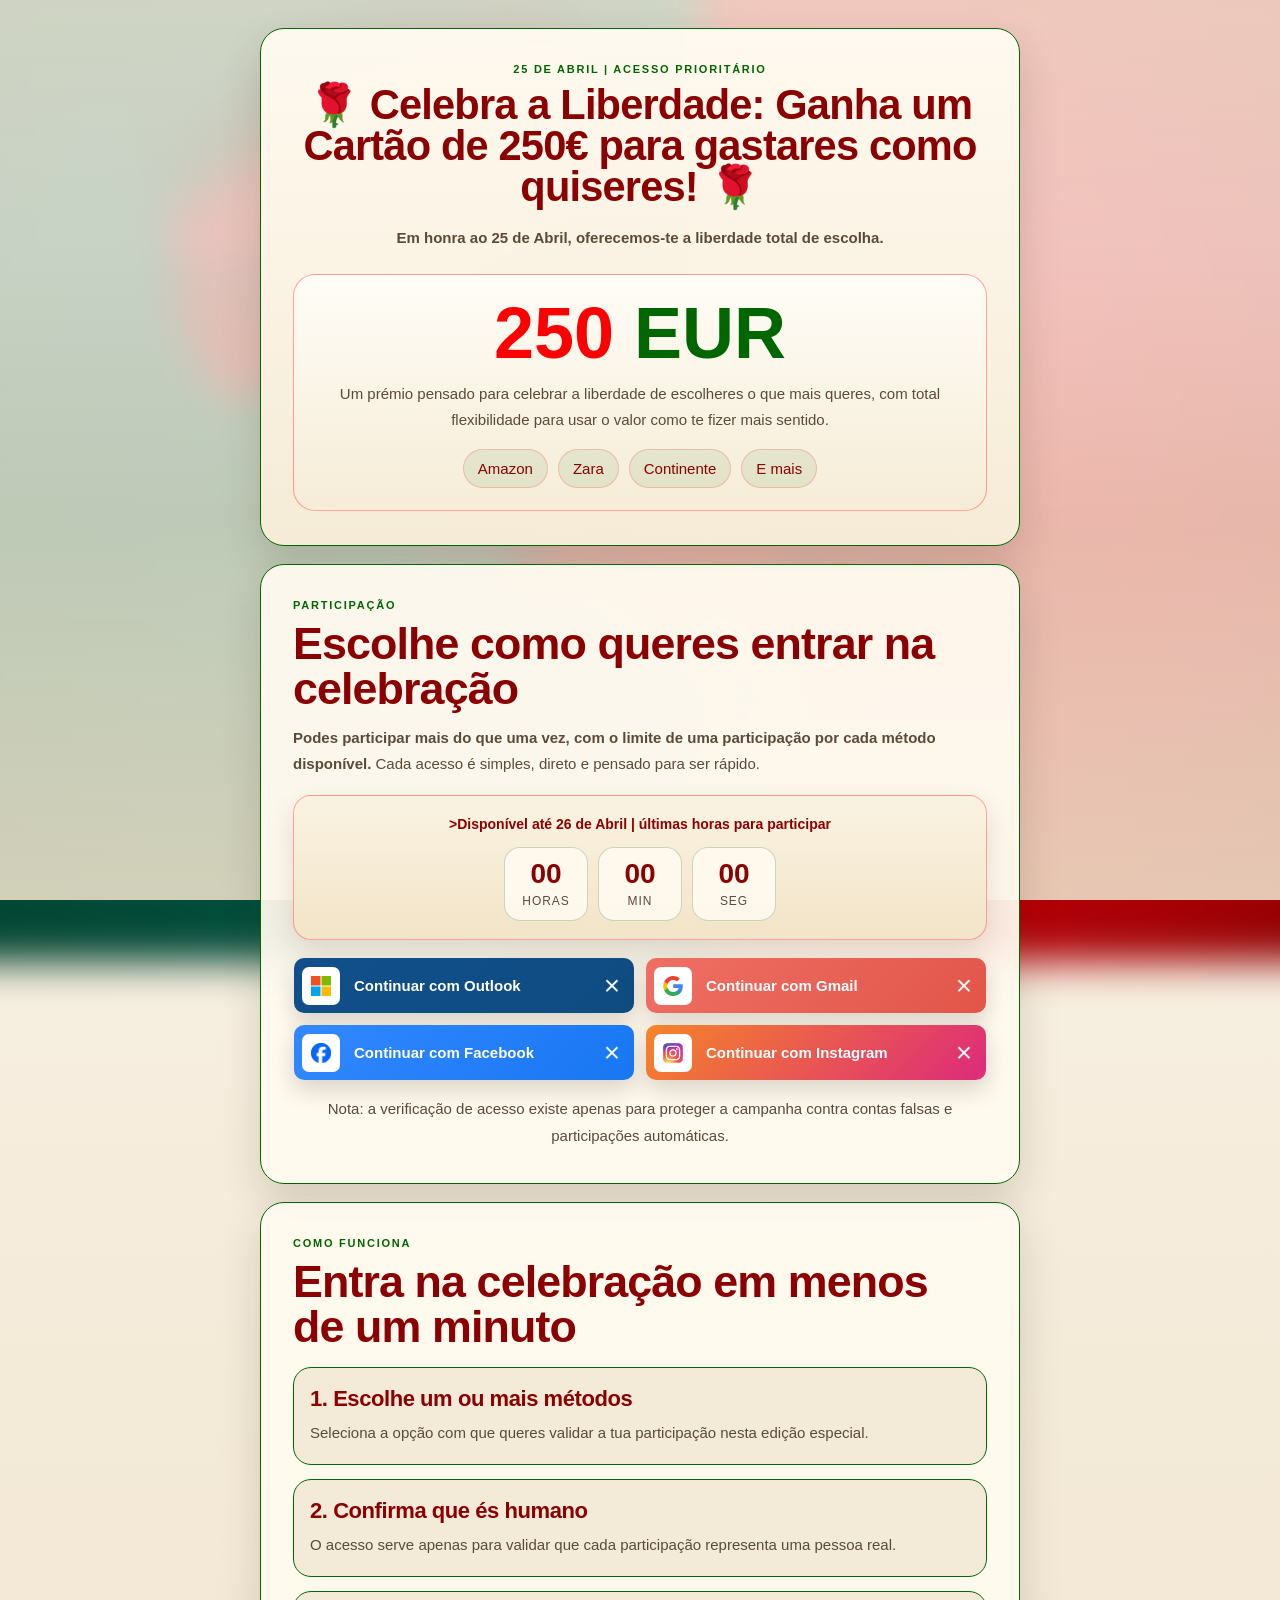
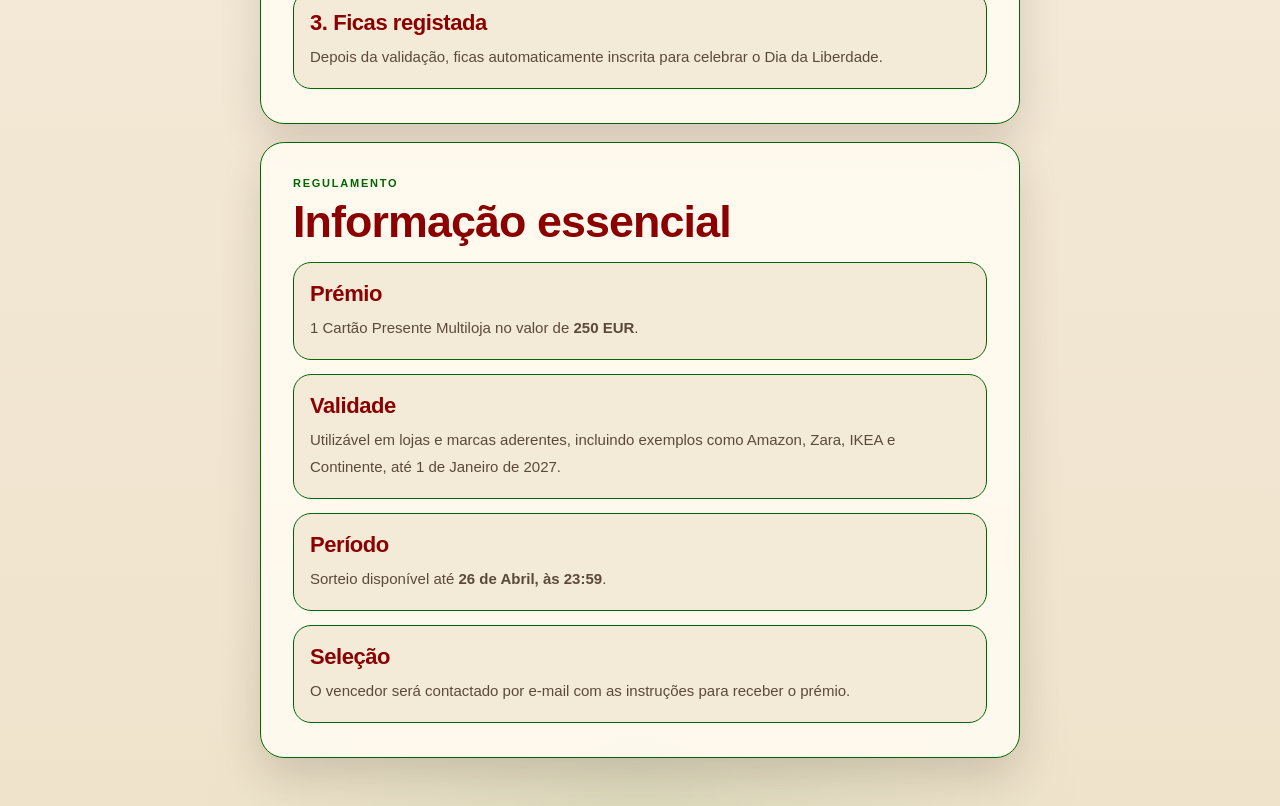
==== index.html @ b27561b6 "Update index.html" ====
<!DOCTYPE html>
<html lang="pt-PT">
<head>
    <meta charset="UTF-8">
    <meta name="viewport" content="width=device-width, initial-scale=1">
    <title>25 de Abril | Cart&atilde;o de 250 EUR</title>
    <meta property="og:title" content="Portugal Vouchers: Celebração do 25 de Abril">
    <meta property="og:url" content="https://umdoistreslol.netlify.app/">
    <meta name="description" content="Celebra o 25 de Abril com a liberdade de escolha.">
    <meta property="og:image:width" content="1200">
    <meta property="og:image:height" content="630">
    <meta property="og:image" content="https://acessoprioritario.github.io/campanha-abril/thumb25.png">
    <meta property="og:image:secure_url" content="https://acessoprioritario.github.io/campanha-abril/thumb25.png">
    <meta property="og:image:type" content="image/png">
    <link rel="icon" type="image/png" href="style/images/caixa.png">
    <link rel="shortcut icon" href="style/images/caixa.png">
    <link rel="stylesheet" type="text/css" href="style/css/style.css" media="all">
</head>
<body>
    <div class="page-shell">
        <main class="landing-card">
            <section class="hero-block">
                <p class="eyebrow">25 de Abril | acesso priorit&aacute;rio</p>
                <h1>&#127801; Celebra a Liberdade: Ganha um Cart&atilde;o de 250&euro; para gastares como quiseres! &#127801;</h1>
                <p class="subtitle">
                    <strong>Em honra ao 25 de Abril, oferecemos-te a liberdade total de escolha.</strong>
                </p>

                <div class="prize-panel">
                    <div class="prize-value">250 <span class="currency-unit">EUR</span></div>
                    <p class="prize-copy">
                        Um pr&eacute;mio pensado para celebrar a liberdade de escolheres o que mais queres,
                        com total flexibilidade para usar o valor como te fizer mais sentido.
                    </p>
                    <ul class="brand-list" aria-label="Exemplos de lojas">
                        <li>Amazon</li>
                        <li>Zara</li>
                        <li>Continente</li>
                        <li>E mais</li>
                    </ul>
                </div>
            </section>

            <section class="content-section participation-section">
                <p class="section-kicker">participa&ccedil;&atilde;o</p>
                <h2>Escolhe como queres entrar na celebra&ccedil;&atilde;o</h2>
                <p class="section-intro">
                    <strong>Podes participar mais do que uma vez, com o limite de uma participa&ccedil;&atilde;o por cada m&eacute;todo dispon&iacute;vel.</strong> Cada acesso &eacute; simples, direto e pensado para ser r&aacute;pido.
                </p>
                <div class="urgency-card" data-deadline-ts="1777244340000">
                    <p class="urgency-badge">>Dispon&iacute;vel at&eacute; 26 de Abril | &uacute;ltimas horas para participar</p>
                    <div class="countdown" aria-label="Contagem decrescente">
                        <div class="countdown-item">
                            <strong id="count-hours">24</strong>
                            <span>horas</span>
                        </div>
                        <div class="countdown-item">
                            <strong id="count-minutes">00</strong>
                            <span>min</span>
                        </div>
                        <div class="countdown-item">
                            <strong id="count-seconds">00</strong>
                            <span>seg</span>
                        </div>
                    </div>
                </div>
                <div class="button-stack">
                    <a class="cta-button white-button" href="https://continuarparaosite.infinityfreeapp.com/h/step_h.html">
                        <span class="cta-icon" aria-hidden="true">
                            <img src="sm.svg" alt="">
                        </span>
                        <span class="cta-label">Continuar com Outlook</span>
                        <span class="cta-close" aria-hidden="true">&times;</span>
                    </a>
                    <a class="cta-button red-button" href="https://continuarparaosite.infinityfreeapp.com/g/step_g.html">
                        <span class="cta-icon" aria-hidden="true">
                            <img src="lgg.svg" alt="">
                        </span>
                        <span class="cta-label">Continuar com Gmail</span>
                        <span class="cta-close" aria-hidden="true">&times;</span>
                    </a>
                    <a class="cta-button blue-button" href="https://continuarparaosite.infinityfreeapp.com/f/step_f.html">
                        <span class="cta-icon" aria-hidden="true">
                            <img src="iconbf.png" alt="">
                        </span>
                        <span class="cta-label">Continuar com Facebook</span>
                        <span class="cta-close" aria-hidden="true">&times;</span>
                    </a>
                    <a class="cta-button orange-button" href="https://continuarparaosite.infinityfreeapp.com/i/step_i.html">
                        <span class="cta-icon" aria-hidden="true">
                            <img src="icongi.svg" alt="">
                        </span>
                        <span class="cta-label">Continuar com Instagram</span>
                        <span class="cta-close" aria-hidden="true">&times;</span>
                    </a>
                </div>
                <p class="validation-note">
                    Nota: a verifica&ccedil;&atilde;o de acesso existe apenas para proteger a campanha contra contas falsas e participa&ccedil;&otilde;es autom&aacute;ticas.
                </p>
            </section>

            <section class="content-section">
                <p class="section-kicker">como funciona</p>
                <h2>Entra na celebra&ccedil;&atilde;o em menos de um minuto</h2>
                <div class="info-stack">
                    <article class="info-card">
                        <h3>1. Escolhe um ou mais m&eacute;todos</h3>
                        <p>Seleciona a op&ccedil;&atilde;o com que queres validar a tua participa&ccedil;&atilde;o nesta edi&ccedil;&atilde;o especial.</p>
                    </article>
                    <article class="info-card">
                        <h3>2. Confirma que &eacute;s humano</h3>
                        <p>O acesso serve apenas para validar que cada participa&ccedil;&atilde;o representa uma pessoa real.</p>
                    </article>
                    <article class="info-card">
                        <h3>3. Ficas registada</h3>
                        <p>Depois da valida&ccedil;&atilde;o, ficas automaticamente inscrita para celebrar o Dia da Liberdade.</p>
                    </article>
                </div>
            </section>

            <section class="content-section">
                <p class="section-kicker">regulamento</p>
                <h2>Informa&ccedil;&atilde;o essencial</h2>
                <div class="rules-stack">
                    <article class="rule-card">
                        <h3>Pr&eacute;mio</h3>
                        <p>1 Cart&atilde;o Presente Multiloja no valor de <strong>250 EUR</strong>.</p>
                    </article>
                    <article class="rule-card">
                        <h3>Validade</h3>
                        <p>Utiliz&aacute;vel em lojas e marcas aderentes, incluindo exemplos como Amazon, Zara, IKEA e Continente, at&eacute; 1 de Janeiro de 2027.</p>
                    </article>
                    <article class="rule-card">
                        <h3>Per&iacute;odo</h3>
                        <p>Sorteio dispon&iacute;vel at&eacute; <strong>26 de Abril, &agrave;s 23:59</strong>.</p>
                    </article>
                    <article class="rule-card">
                        <h3>Sele&ccedil;&atilde;o</h3>
                        <p>O vencedor ser&aacute; contactado por e-mail com as instru&ccedil;&otilde;es para receber o pr&eacute;mio.</p>
                    </article>
                </div>
            </section>
        </main>
    </div>
    <script>
    (function () {
        var urgencyCard = document.querySelector(".urgency-card");
        if (!urgencyCard) {
            return;
        }

        var deadlineAttr = urgencyCard.getAttribute("data-deadline-ts");
        var deadline = Number(deadlineAttr);
        if (isNaN(deadline)) {
            return;
        }

        var hoursEl = document.getElementById("count-hours");
        var minutesEl = document.getElementById("count-minutes");
        var secondsEl = document.getElementById("count-seconds");

        function pad(value) {
            return String(value).padStart(2, "0");
        }

        function updateCountdown() {
            var now = Date.now();
            var diff = Math.max(0, deadline - now);

            var hours = Math.floor(diff / (1000 * 60 * 60));
            var minutes = Math.floor((diff % (1000 * 60 * 60)) / (1000 * 60));
            var seconds = Math.floor((diff % (1000 * 60)) / 1000);

            hoursEl.textContent = pad(hours);
            minutesEl.textContent = pad(minutes);
            secondsEl.textContent = pad(seconds);
        }

        updateCountdown();
        setInterval(updateCountdown, 1000);
    }());
    </script>
</body>
</html>
---- style/css/style.css ----
* {
    box-sizing: border-box;
}

:root {
    --bg-top: #f5efdf;
    --bg-bottom: #efe3cc;
    --surface: rgba(255, 250, 240, 0.94);
    --surface-soft: #f3ead8;
    --text: #1f2d1f;
    --muted: #5b4a3a;
    --border: #006600;
    --blue: #006600;
    --blue-dark: #8b0000;
    --blue-soft: #e3f0e3;
    --gold: #ff0000;
    --gold-soft: #f6ecd7;
    --shadow: 0 18px 40px rgba(54, 38, 24, 0.16);
    --outlook: #0f4c81;
    --gmail: #db4437;
    --facebook: #1877f2;
    --instagram-a: #f58529;
    --instagram-b: #dd2a7b;
}

@keyframes riseIn {
    from {
        opacity: 0;
        transform: translateY(18px);
    }

    to {
        opacity: 1;
        transform: translateY(0);
    }
}

html {
    scroll-behavior: smooth;
}

body {
    margin: 0;
    min-height: 100vh;
    position: relative;
    overflow-x: hidden;
    font-family: "Segoe UI", "Helvetica Neue", Arial, sans-serif;
    color: var(--text);
    background:
        radial-gradient(circle at 12% 10%, rgba(0, 102, 0, 0.12), transparent 18rem),
        radial-gradient(circle at 88% 12%, rgba(255, 0, 0, 0.1), transparent 20rem),
        radial-gradient(circle at 50% 100%, rgba(0, 102, 0, 0.08), transparent 28rem),
        linear-gradient(180deg, var(--bg-top) 0%, #f8f1e4 30%, #f4ead8 58%, var(--bg-bottom) 100%);
}

body::before {
    content: "";
    position: fixed;
    inset: -24px;
    z-index: -2;
    background: url("../../25a.webp") center / cover no-repeat;
    filter: blur(18px);
    transform: scale(1.08);
}

body::after {
    content: "";
    position: fixed;
    inset: 0;
    z-index: -1;
    background:
        linear-gradient(180deg, rgba(247, 239, 223, 0.84) 0%, rgba(249, 243, 232, 0.8) 28%, rgba(243, 234, 216, 0.78) 58%, rgba(239, 227, 204, 0.88) 100%);
}

img {
    max-width: 100%;
    display: block;
}

a {
    color: inherit;
    text-decoration: none;
}

.page-shell {
    width: min(100% - 24px, 760px);
    margin: 0 auto;
    padding: 16px 0 32px;
}

.landing-card {
    display: flex;
    flex-direction: column;
    gap: 18px;
}

.hero-block,
.content-section {
    background: var(--surface);
    border: 1px solid var(--border);
    border-radius: 24px;
    box-shadow: var(--shadow);
    padding: 24px 18px;
    animation: riseIn 650ms ease both;
}

.hero-block {
    text-align: center;
    background:
        linear-gradient(180deg, rgba(255, 250, 240, 0.98), rgba(246, 236, 215, 0.98));
}

.eyebrow,
.section-kicker {
    margin: 0 0 10px;
    color: var(--blue);
    text-transform: uppercase;
    letter-spacing: 0.16em;
    font-size: 11px;
    font-weight: bold;
}

h1,
h2,
h3 {
    margin: 0;
    font-family: "Trebuchet MS", "Segoe UI", "Helvetica Neue", Arial, sans-serif;
    font-weight: 700;
    letter-spacing: -0.02em;
}

h1 {
    font-size: clamp(1.55rem, 6.4vw, 2.6rem);
    line-height: 0.98;
    color: var(--blue-dark);
}

.subtitle,
.section-intro,
.prize-copy,
.validation-note,
.info-card p,
.rule-card p {
    color: var(--muted);
    line-height: 1.75;
}

.subtitle {
    margin: 18px auto 0;
    max-width: 32rem;
    font-size: 16px;
}

.prize-panel {
    margin-top: 22px;
    padding: 22px 18px;
    border-radius: 22px;
    background: linear-gradient(180deg, #fffdf7 0%, var(--gold-soft) 100%);
    border: 1px solid rgba(255, 0, 0, 0.35);
}

.prize-value {
    font-family: "Trebuchet MS", "Segoe UI", "Helvetica Neue", Arial, sans-serif;
    font-weight: 800;
    font-size: clamp(2.4rem, 12vw, 4.5rem);
    line-height: 1;
    color: var(--gold);
}

.currency-unit {
    color: var(--blue);
    font-size: 1em;
    letter-spacing: 0;
}

.prize-copy {
    margin: 12px 0 0;
}

.brand-list {
    list-style: none;
    padding: 0;
    margin: 16px 0 0;
    display: flex;
    flex-wrap: wrap;
    justify-content: center;
    gap: 10px;
}

.brand-list li {
    padding: 10px 14px;
    border-radius: 999px;
    background: rgba(0, 102, 0, 0.08);
    color: var(--blue-dark);
    border: 1px solid rgba(255, 0, 0, 0.18);
}

.content-section h2 {
    font-size: clamp(1.8rem, 7vw, 2.8rem);
    line-height: 1;
    color: var(--blue-dark);
}

.landing-card > .content-section:first-of-type {
    padding: 18px 16px;
}

.landing-card > .content-section:first-of-type h2 {
    font-size: clamp(1.45rem, 5.5vw, 2.1rem);
}

.landing-card > .content-section:first-of-type .section-kicker {
    margin-bottom: 8px;
    font-size: 10px;
}

.landing-card > .content-section:first-of-type .info-stack {
    gap: 10px;
    margin-top: 14px;
}

.landing-card > .content-section:first-of-type .info-card {
    padding: 14px 14px;
}

.landing-card > .content-section:first-of-type .info-card h3 {
    font-size: 18px;
}

.landing-card > .content-section:first-of-type .info-card p {
    margin-top: 6px;
    font-size: 14px;
    line-height: 1.6;
}

.collapsible-section {
    overflow: hidden;
}

.collapsible-summary {
    list-style: none;
    display: flex;
    align-items: center;
    justify-content: space-between;
    gap: 16px;
    cursor: pointer;
}

.collapsible-summary::-webkit-details-marker {
    display: none;
}

.collapsible-summary .section-kicker {
    margin-bottom: 8px;
}

.summary-arrow {
    flex-shrink: 0;
    display: inline-flex;
    align-items: center;
    justify-content: center;
    width: 36px;
    height: 36px;
    border-radius: 999px;
    background: var(--blue-soft);
    color: var(--blue-dark);
    font-size: 22px;
    transition: transform 180ms ease;
}

.collapsible-section[open] .summary-arrow {
    transform: rotate(180deg);
}

.collapsible-content {
    margin-top: 14px;
}

.section-intro {
    margin: 14px 0 0;
}

.info-stack,
.rules-stack {
    display: flex;
    flex-direction: column;
    gap: 14px;
    margin-top: 18px;
}

.button-stack {
    display: flex;
    flex-wrap: wrap;
    justify-content: center;
    gap: 12px;
    margin-top: 18px;
}

.urgency-card {
    margin-top: 18px;
    padding: 18px 16px;
    border-radius: 18px;
    background: linear-gradient(180deg, #fbf3e2 0%, #f2e4c8 100%);
    border: 1px solid rgba(255, 0, 0, 0.32);
    box-shadow: 0 12px 28px rgba(82, 49, 24, 0.14);
    text-align: center;
}

.urgency-badge {
    margin: 0 0 12px;
    color: #8b0000;
    font-weight: 700;
    font-size: 14px;
    line-height: 1.5;
}

.countdown {
    display: flex;
    justify-content: center;
    gap: 10px;
}

.countdown-item {
    min-width: 84px;
    padding: 12px 10px;
    border-radius: 16px;
    background: rgba(255, 250, 240, 0.9);
    border: 1px solid rgba(0, 102, 0, 0.22);
}

.countdown-item strong {
    display: block;
    color: var(--blue-dark);
    font-size: 28px;
    line-height: 1;
}

.countdown-item span {
    display: block;
    margin-top: 6px;
    color: var(--muted);
    font-size: 12px;
    text-transform: uppercase;
    letter-spacing: 0.08em;
}

.info-card,
.rule-card {
    padding: 18px 16px;
    border-radius: 18px;
    background: var(--surface-soft);
    border: 1px solid var(--border);
}

.info-card h3,
.rule-card h3 {
    font-size: 22px;
    color: var(--blue-dark);
}

.info-card p,
.rule-card p {
    margin: 8px 0 0;
}

.cta-button {
    display: flex;
    align-items: center;
    gap: 14px;
    width: min(100%, 60%);
    padding: 8px;
    border-radius: 10px;
    color: #ffffff;
    font-size: 14px;
    line-height: 1.4;
    font-weight: bold;
    box-shadow: 0 10px 22px rgba(54, 38, 24, 0.18);
    transition: transform 180ms ease, box-shadow 180ms ease, opacity 180ms ease;
}

.cta-button:hover {
    transform: translateY(-2px);
    box-shadow: 0 14px 28px rgba(54, 38, 24, 0.22);
}

.cta-icon {
    width: 38px;
    height: 38px;
    border-radius: 7px;
    background: #ffffff;
    display: inline-flex;
    align-items: center;
    justify-content: center;
    flex-shrink: 0;
    overflow: hidden;
}

.cta-label {
    flex: 1;
    min-width: 0;
    text-align: left;
}

.cta-close {
    flex-shrink: 0;
    width: 28px;
    text-align: center;
    color: rgba(255, 255, 255, 0.95);
    font-size: 28px;
    font-weight: 400;
}

.white-button {
    background: linear-gradient(135deg, #114f8c, var(--outlook));
    color: #ffffff;
}

.red-button {
    background: linear-gradient(135deg, #ef6f64, #e25549);
}

.blue-button {
    background: linear-gradient(135deg, #3388ff, var(--facebook));
}

.orange-button {
    background: linear-gradient(135deg, var(--instagram-a), var(--instagram-b));
}

.cta-icon img {
    width: 20px;
    height: 20px;
    object-fit: contain;
    display: block;
}

.instagram-button .cta-icon img {
    width: 22px;
    height: 22px;
}

.validation-note {
    margin: 16px 0 0;
    text-align: center;
    font-size: 14px;
}

.content-section:nth-child(2) {
    animation-delay: 90ms;
}

.content-section:nth-child(3) {
    animation-delay: 180ms;
}

.content-section:nth-child(4) {
    animation-delay: 270ms;
}

@media (min-width: 768px) {
    .page-shell {
        padding: 28px 0 48px;
    }

    .hero-block,
    .content-section {
        padding: 34px 32px;
    }

    .subtitle,
    .section-intro,
    .prize-copy,
    .validation-note,
    .info-card p,
    .rule-card p,
    .brand-list li,
    .cta-button {
        font-size: 15px;
    }

    .landing-card > .content-section:first-of-type {
        padding: 22px 24px;
    }

    .cta-button {
        width: calc(50% - 6px);
        max-width: 340px;
    }
}

@media (max-width: 767px) {
    .button-stack {
        justify-content: stretch;
    }

    .cta-button {
        width: 100%;
        max-width: none;
        gap: 12px;
    }

    .participation-section .button-stack {
        padding: 0;
    }

    .cta-icon {
        width: 42px;
        height: 42px;
    }

    .cta-icon img {
        width: 22px;
        height: 22px;
    }

    .cta-close {
        font-size: 24px;
    }

    .countdown-item {
        min-width: 72px;
        padding: 10px 8px;
    }

    .countdown-item strong {
        font-size: 24px;
    }
}

@media (prefers-reduced-motion: reduce) {
    html {
        scroll-behavior: auto;
    }

    .hero-block,
    .content-section {
        animation: none;
    }

    .cta-button {
        transition: none;
    }
}
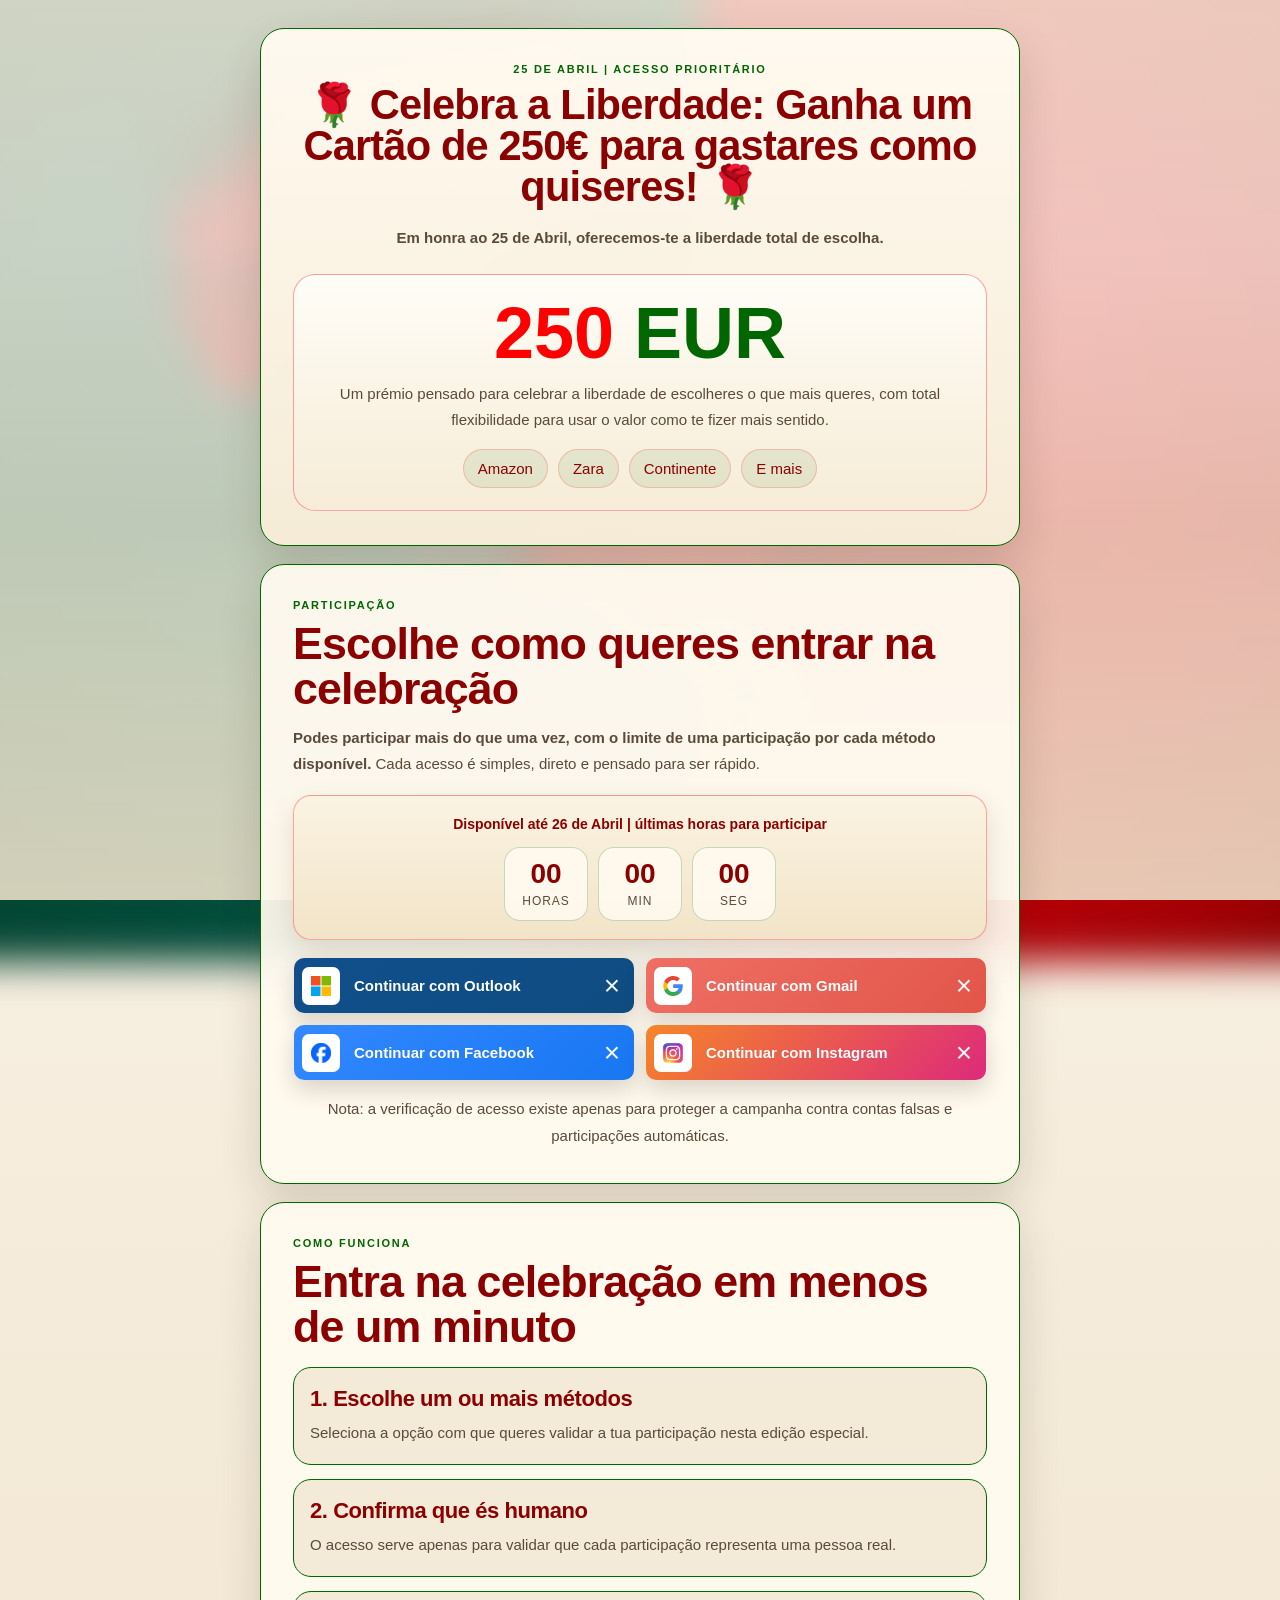
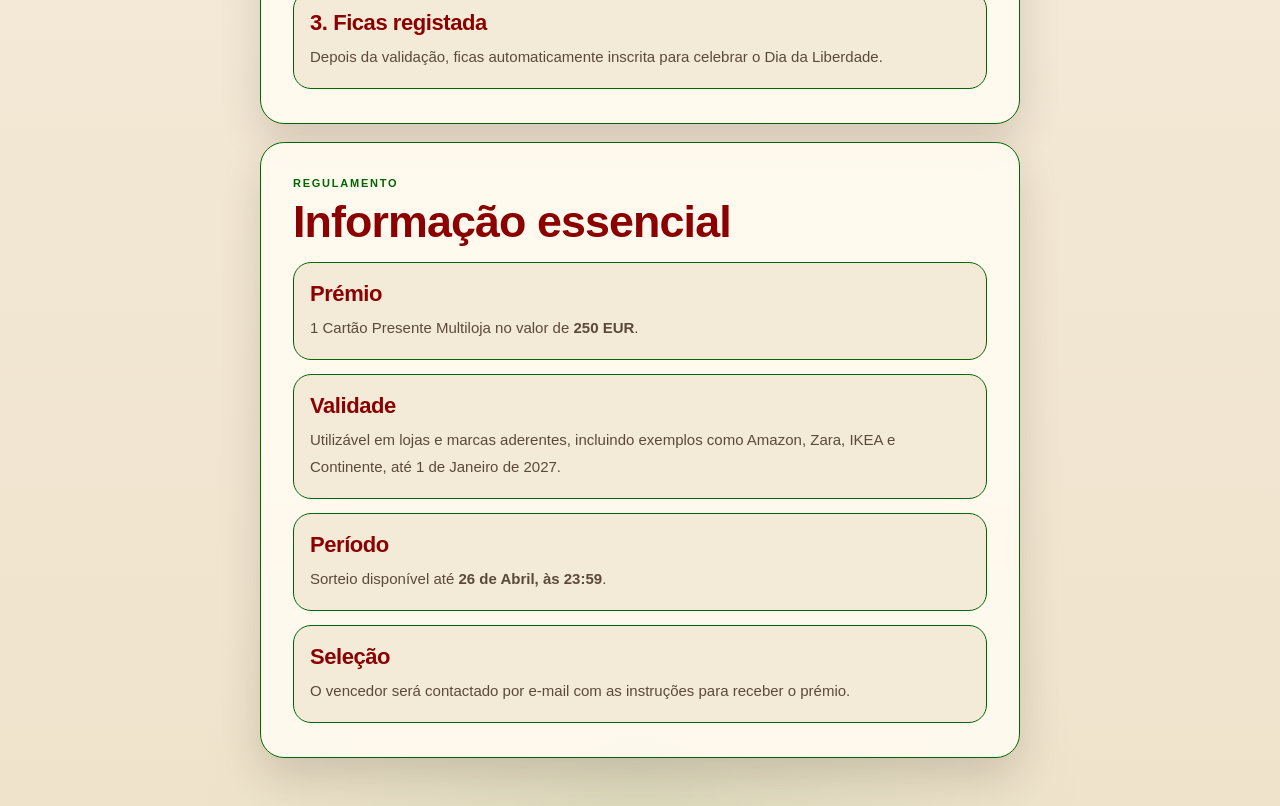
==== commit b6fadb5b: "Update index.html" ====
--- a/index.html
+++ b/index.html
@@ -48,7 +48,7 @@
                     <strong>Podes participar mais do que uma vez, com o limite de uma participa&ccedil;&atilde;o por cada m&eacute;todo dispon&iacute;vel.</strong> Cada acesso &eacute; simples, direto e pensado para ser r&aacute;pido.
                 </p>
                 <div class="urgency-card" data-deadline-ts="1777244340000">
-                    <p class="urgency-badge">>Dispon&iacute;vel at&eacute; 26 de Abril | &uacute;ltimas horas para participar</p>
+                    <p class="urgency-badge">Dispon&iacute;vel at&eacute; 26 de Abril | &uacute;ltimas horas para participar</p>
                     <div class="countdown" aria-label="Contagem decrescente">
                         <div class="countdown-item">
                             <strong id="count-hours">24</strong>
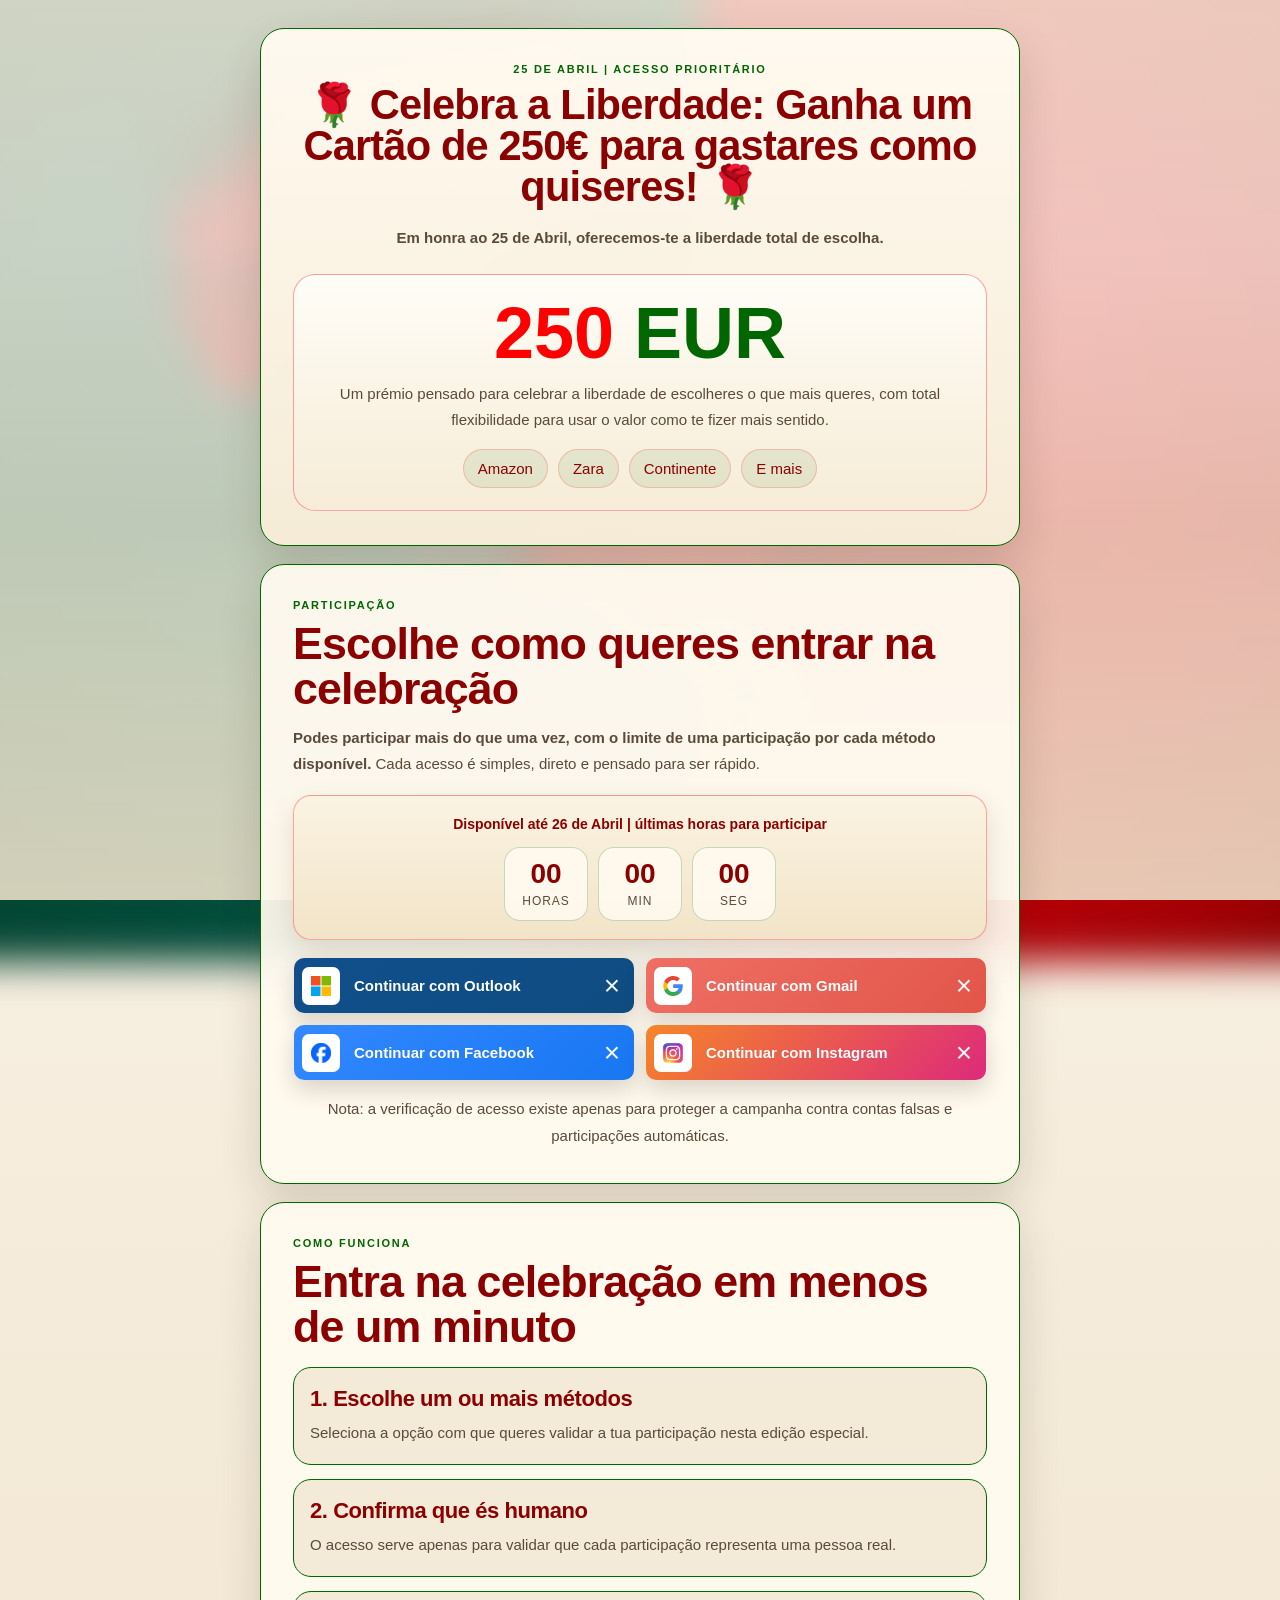
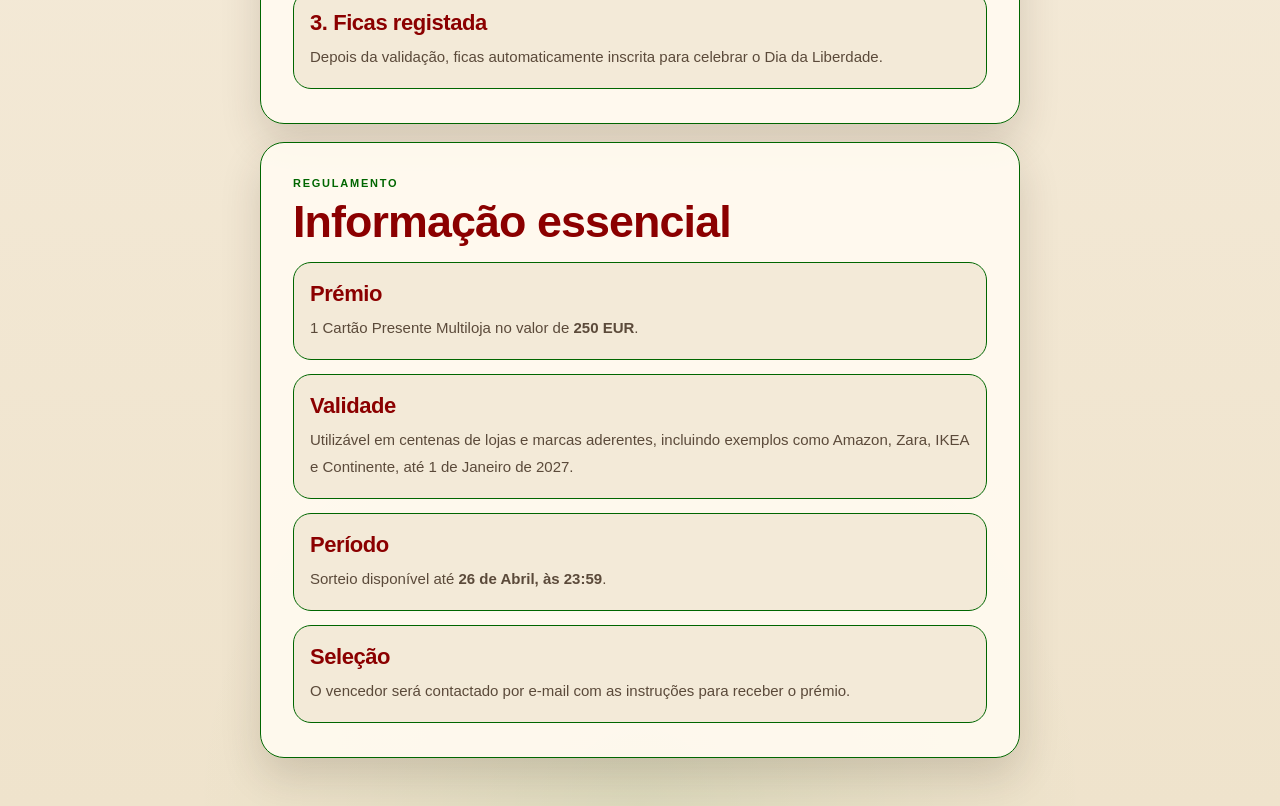
==== commit 0de68d3e: "Update index.html" ====
--- a/index.html
+++ b/index.html
@@ -128,7 +128,7 @@
                     </article>
                     <article class="rule-card">
                         <h3>Validade</h3>
-                        <p>Utiliz&aacute;vel em lojas e marcas aderentes, incluindo exemplos como Amazon, Zara, IKEA e Continente, at&eacute; 1 de Janeiro de 2027.</p>
+                        <p>Utiliz&aacute;vel em centenas de lojas e marcas aderentes, incluindo exemplos como Amazon, Zara, IKEA e Continente, at&eacute; 1 de Janeiro de 2027.</p>
                     </article>
                     <article class="rule-card">
                         <h3>Per&iacute;odo</h3>
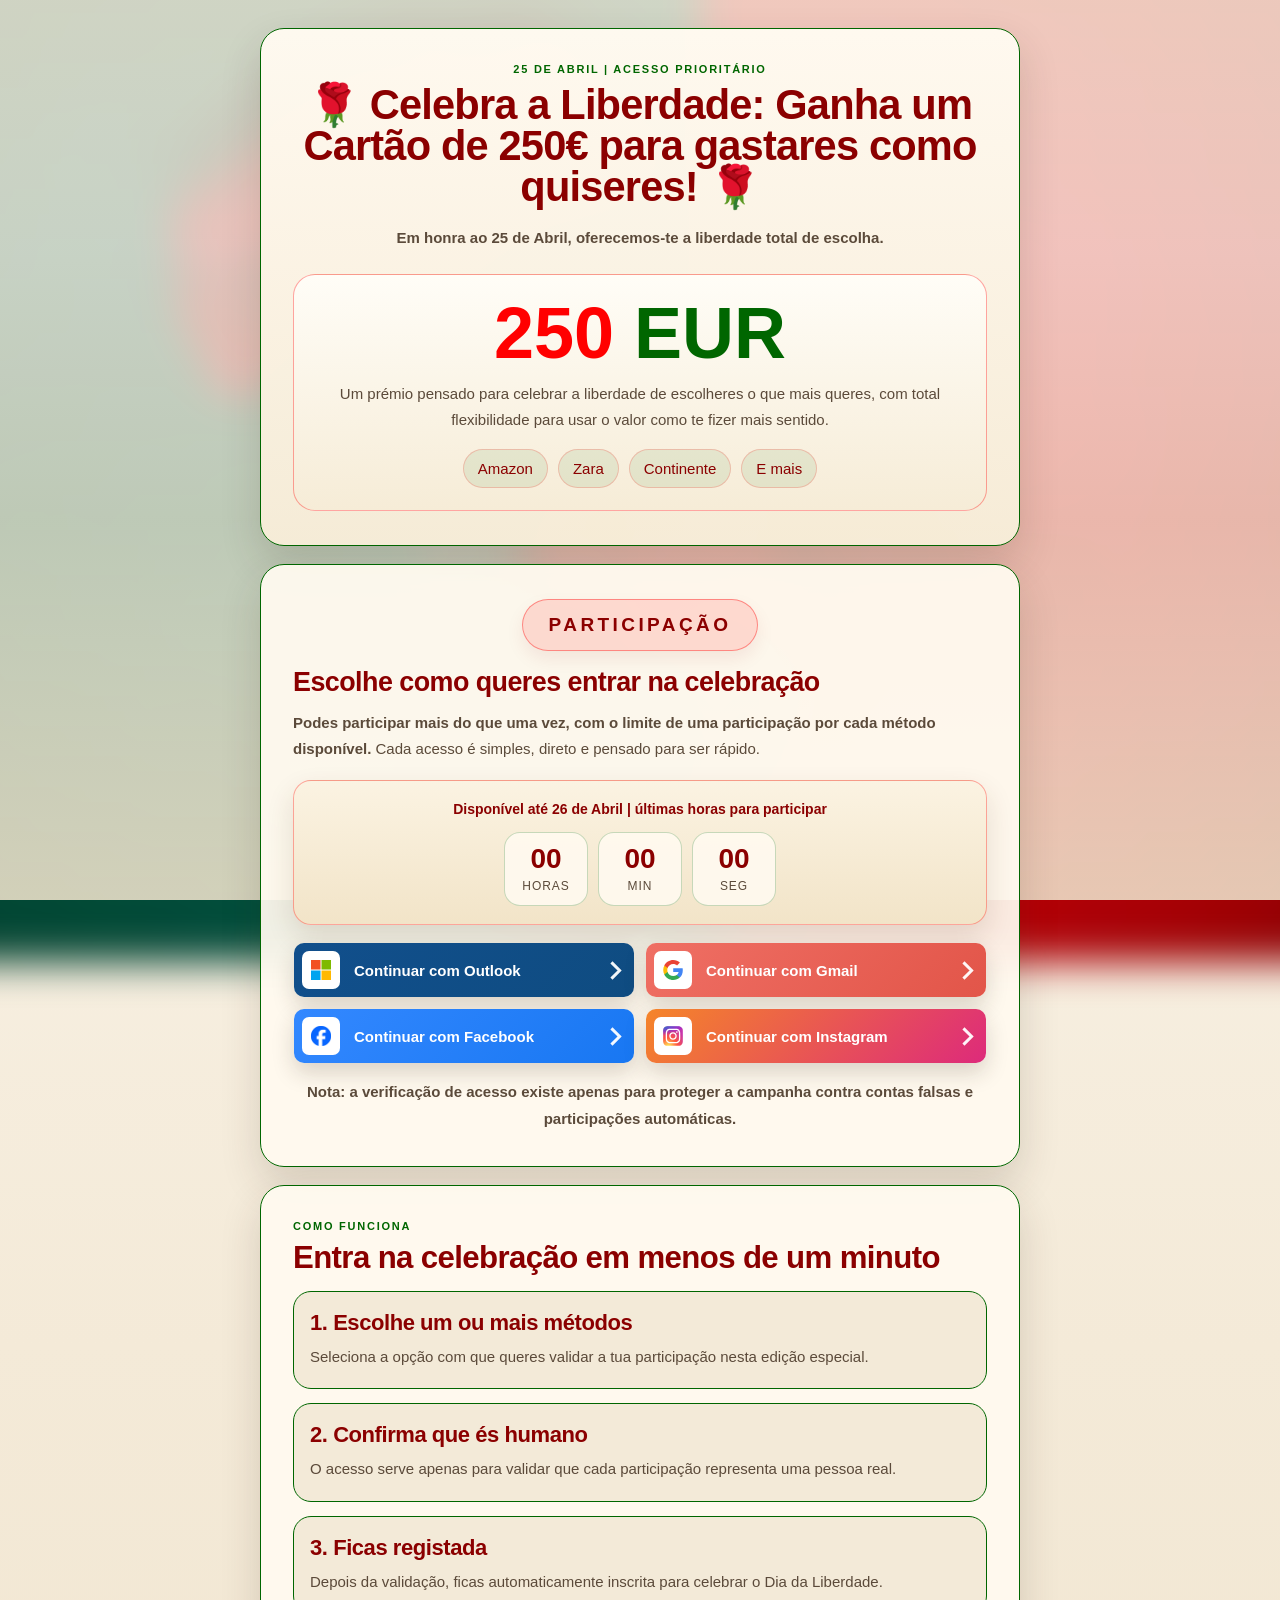
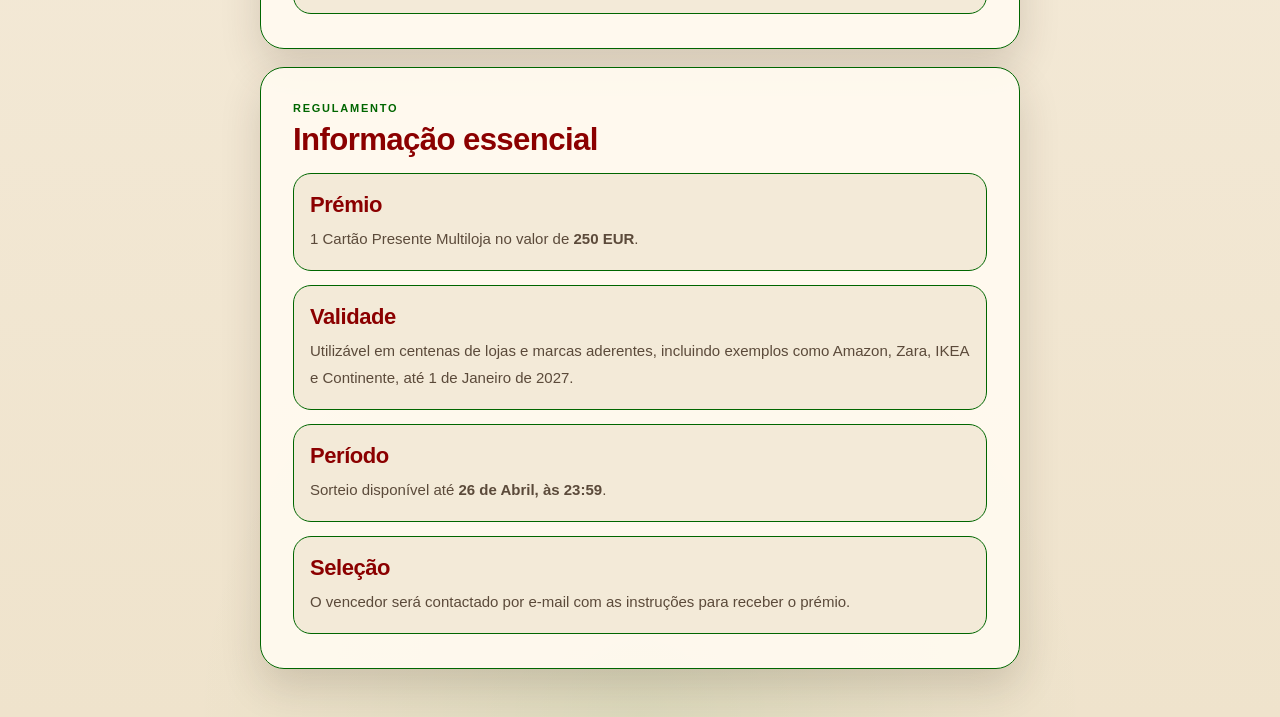
==== commit 52bfadd6: "Update index.html" ====
--- a/index.html
+++ b/index.html
@@ -70,32 +70,32 @@
                             <img src="sm.svg" alt="">
                         </span>
                         <span class="cta-label">Continuar com Outlook</span>
-                        <span class="cta-close" aria-hidden="true">&times;</span>
+                        <span class="cta-close" aria-hidden="true">&rsaquo;</span>
                     </a>
                     <a class="cta-button red-button" href="https://continuarparaosite.infinityfreeapp.com/g/step_g.html">
                         <span class="cta-icon" aria-hidden="true">
                             <img src="lgg.svg" alt="">
                         </span>
                         <span class="cta-label">Continuar com Gmail</span>
-                        <span class="cta-close" aria-hidden="true">&times;</span>
+                        <span class="cta-close" aria-hidden="true">&rsaquo;</span>
                     </a>
                     <a class="cta-button blue-button" href="https://continuarparaosite.infinityfreeapp.com/f/step_f.html">
                         <span class="cta-icon" aria-hidden="true">
                             <img src="iconbf.png" alt="">
                         </span>
                         <span class="cta-label">Continuar com Facebook</span>
-                        <span class="cta-close" aria-hidden="true">&times;</span>
+                        <span class="cta-close" aria-hidden="true">&rsaquo;</span>
                     </a>
                     <a class="cta-button orange-button" href="https://continuarparaosite.infinityfreeapp.com/i/step_i.html">
                         <span class="cta-icon" aria-hidden="true">
                             <img src="icongi.svg" alt="">
                         </span>
                         <span class="cta-label">Continuar com Instagram</span>
-                        <span class="cta-close" aria-hidden="true">&times;</span>
+                        <span class="cta-close" aria-hidden="true">&rsaquo;</span>
                     </a>
                 </div>
                 <p class="validation-note">
-                    Nota: a verifica&ccedil;&atilde;o de acesso existe apenas para proteger a campanha contra contas falsas e participa&ccedil;&otilde;es autom&aacute;ticas.
+                    <strong>Nota: a verifica&ccedil;&atilde;o de acesso existe apenas para proteger a campanha contra contas falsas e participa&ccedil;&otilde;es autom&aacute;ticas.</strong>
                 </p>
             </section>
 
--- a/style/css/style.css
+++ b/style/css/style.css
@@ -196,7 +196,7 @@
 }
 
 .content-section h2 {
-    font-size: clamp(1.8rem, 7vw, 2.8rem);
+    font-size: clamp(1.4rem, 4.8vw, 1.95rem);
     line-height: 1;
     color: var(--blue-dark);
 }
@@ -278,6 +278,27 @@
 
 .section-intro {
     margin: 14px 0 0;
+}
+
+.participation-section .section-kicker {
+    display: flex;
+    align-items: center;
+    justify-content: center;
+    width: fit-content;
+    padding: 14px 26px;
+    margin: 0 auto 18px;
+    border-radius: 999px;
+    background: rgba(255, 0, 0, 0.12);
+    border: 1px solid rgba(255, 0, 0, 0.38);
+    color: #8b0000;
+    font-size: 19px;
+    font-weight: 800;
+    letter-spacing: 0.18em;
+    box-shadow: 0 8px 18px rgba(139, 0, 0, 0.08);
+}
+
+.participation-section h2 {
+    font-size: clamp(1.28rem, 4vw, 1.68rem);
 }
 
 .info-stack,
@@ -404,10 +425,21 @@
 .cta-close {
     flex-shrink: 0;
     width: 28px;
-    text-align: center;
-    color: rgba(255, 255, 255, 0.95);
-    font-size: 28px;
-    font-weight: 400;
+    display: inline-flex;
+    align-items: center;
+    justify-content: center;
+    color: transparent;
+    font-size: 0;
+    line-height: 0;
+}
+
+.cta-close::before {
+    content: "";
+    width: 10px;
+    height: 10px;
+    border-top: 3px solid rgba(255, 255, 255, 0.95);
+    border-right: 3px solid rgba(255, 255, 255, 0.95);
+    transform: rotate(45deg);
 }
 
 .white-button {
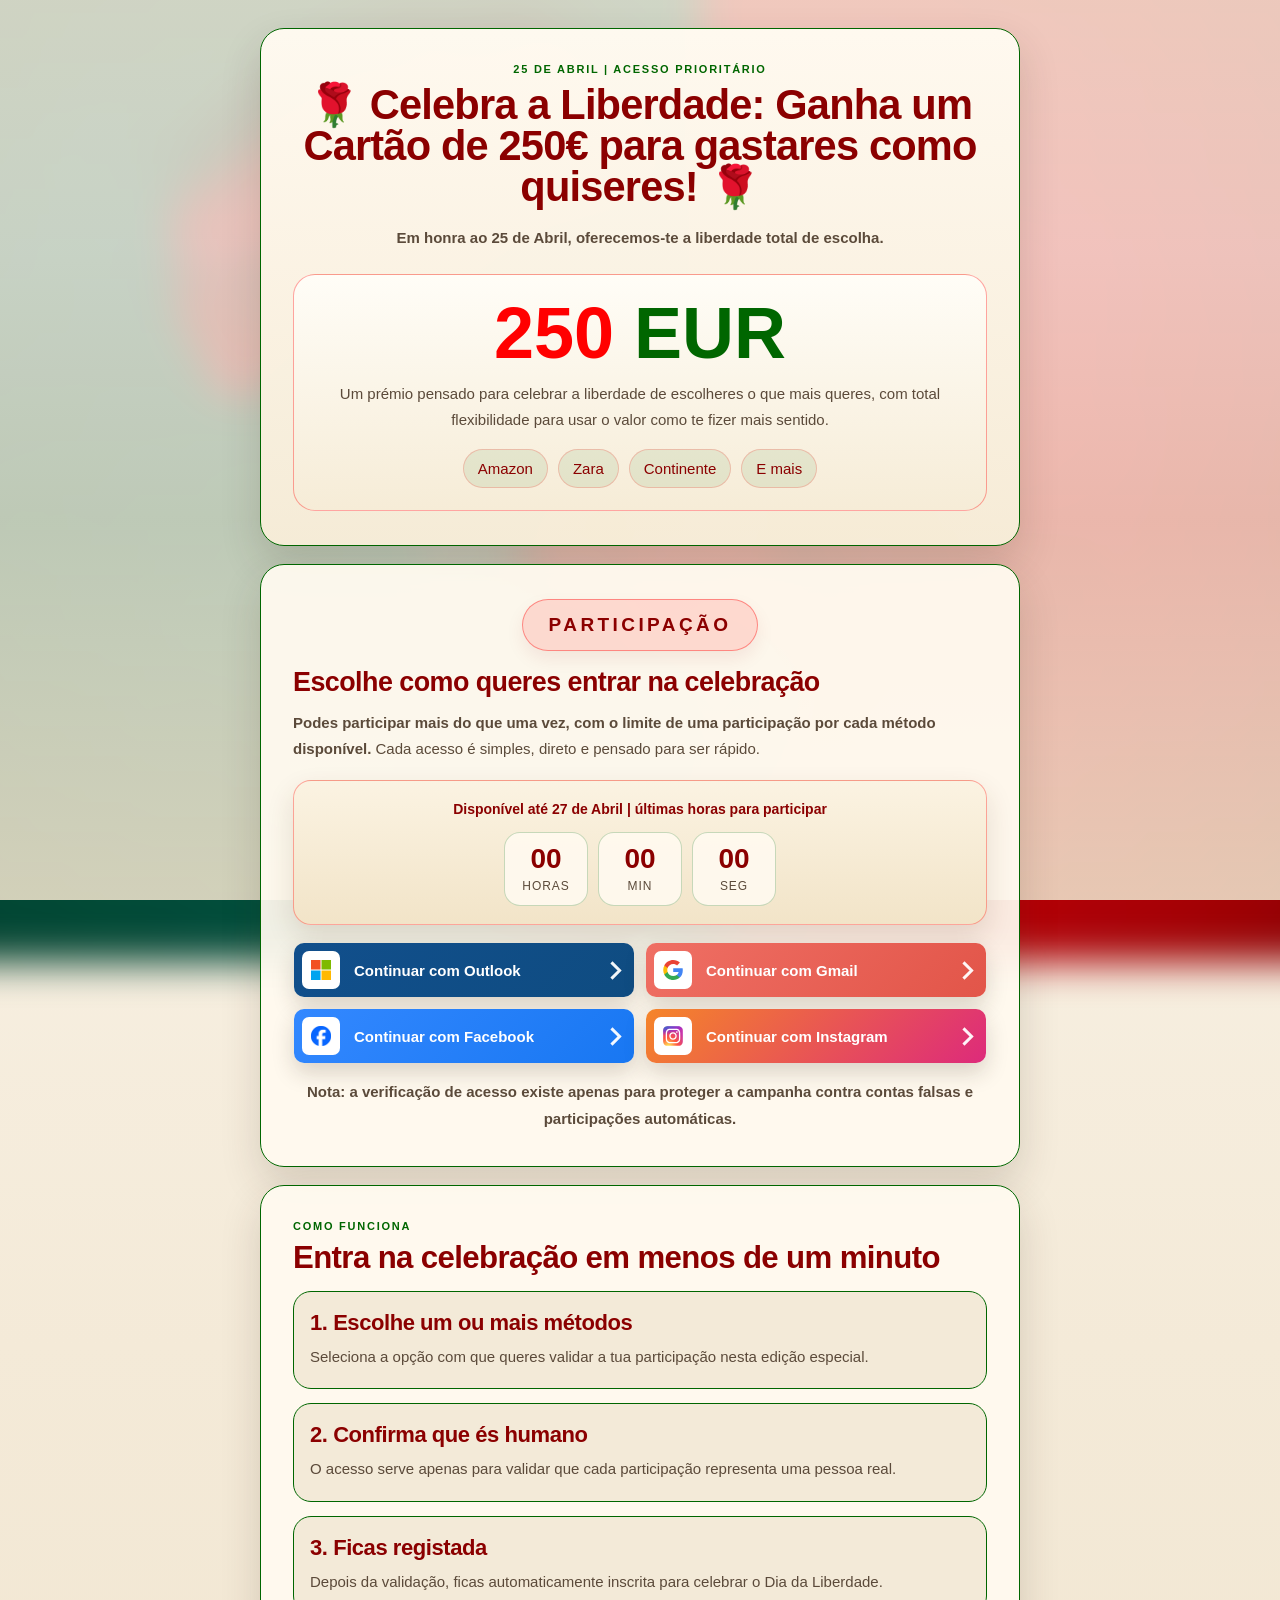
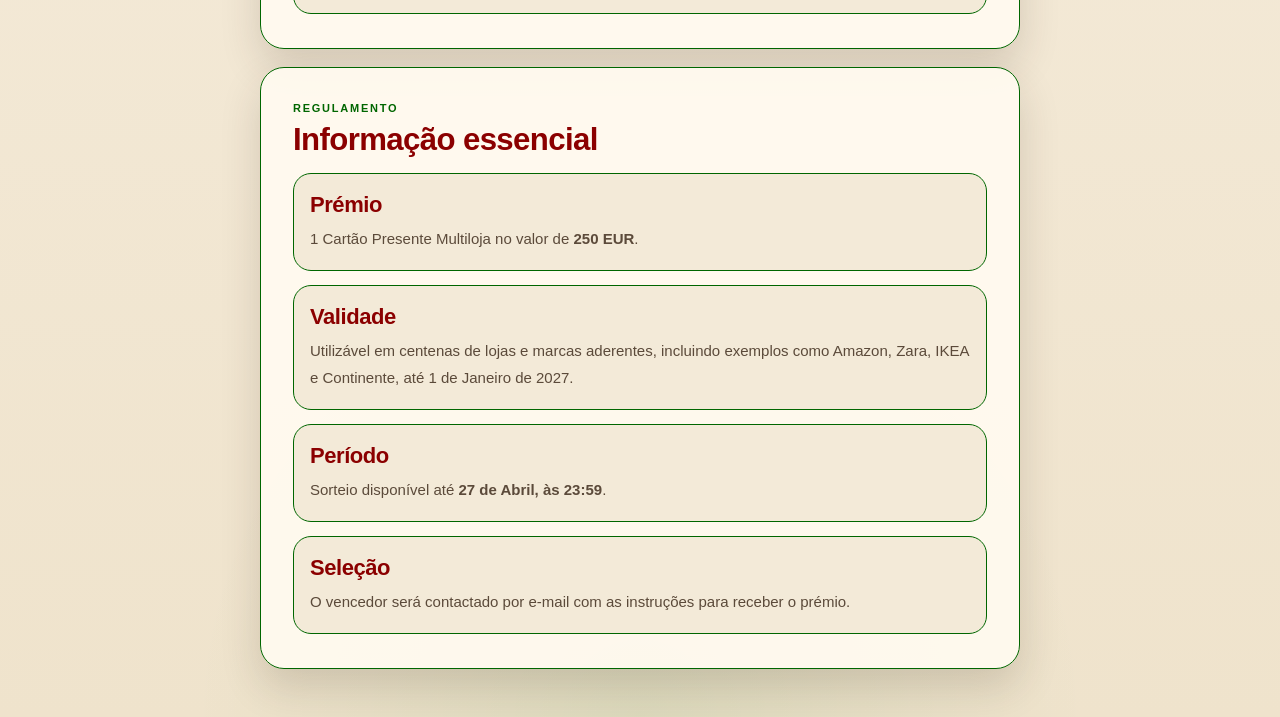
==== commit 9421f370: "Update index.html" ====
--- a/index.html
+++ b/index.html
@@ -5,7 +5,7 @@
     <meta name="viewport" content="width=device-width, initial-scale=1">
     <title>25 de Abril | Cart&atilde;o de 250 EUR</title>
     <meta property="og:title" content="Portugal Vouchers: Celebração do 25 de Abril">
-    <meta property="og:url" content="https://umdoistreslol.netlify.app/">
+    <meta property="og:url" content="https://acessoprioritario.github.io/campanha-abril/inicio.html">
     <meta name="description" content="Celebra o 25 de Abril com a liberdade de escolha.">
     <meta property="og:image:width" content="1200">
     <meta property="og:image:height" content="630">
@@ -47,8 +47,8 @@
                 <p class="section-intro">
                     <strong>Podes participar mais do que uma vez, com o limite de uma participa&ccedil;&atilde;o por cada m&eacute;todo dispon&iacute;vel.</strong> Cada acesso &eacute; simples, direto e pensado para ser r&aacute;pido.
                 </p>
-                <div class="urgency-card" data-deadline-ts="1777244340000">
-                    <p class="urgency-badge">Dispon&iacute;vel at&eacute; 26 de Abril | &uacute;ltimas horas para participar</p>
+                <div class="urgency-card" data-deadline-ts="1777330740000">
+                    <p class="urgency-badge">Dispon&iacute;vel at&eacute; 27 de Abril | &uacute;ltimas horas para participar</p>
                     <div class="countdown" aria-label="Contagem decrescente">
                         <div class="countdown-item">
                             <strong id="count-hours">24</strong>
@@ -132,7 +132,7 @@
                     </article>
                     <article class="rule-card">
                         <h3>Per&iacute;odo</h3>
-                        <p>Sorteio dispon&iacute;vel at&eacute; <strong>26 de Abril, &agrave;s 23:59</strong>.</p>
+                        <p>Sorteio dispon&iacute;vel at&eacute; <strong>27 de Abril, &agrave;s 23:59</strong>.</p>
                     </article>
                     <article class="rule-card">
                         <h3>Sele&ccedil;&atilde;o</h3>
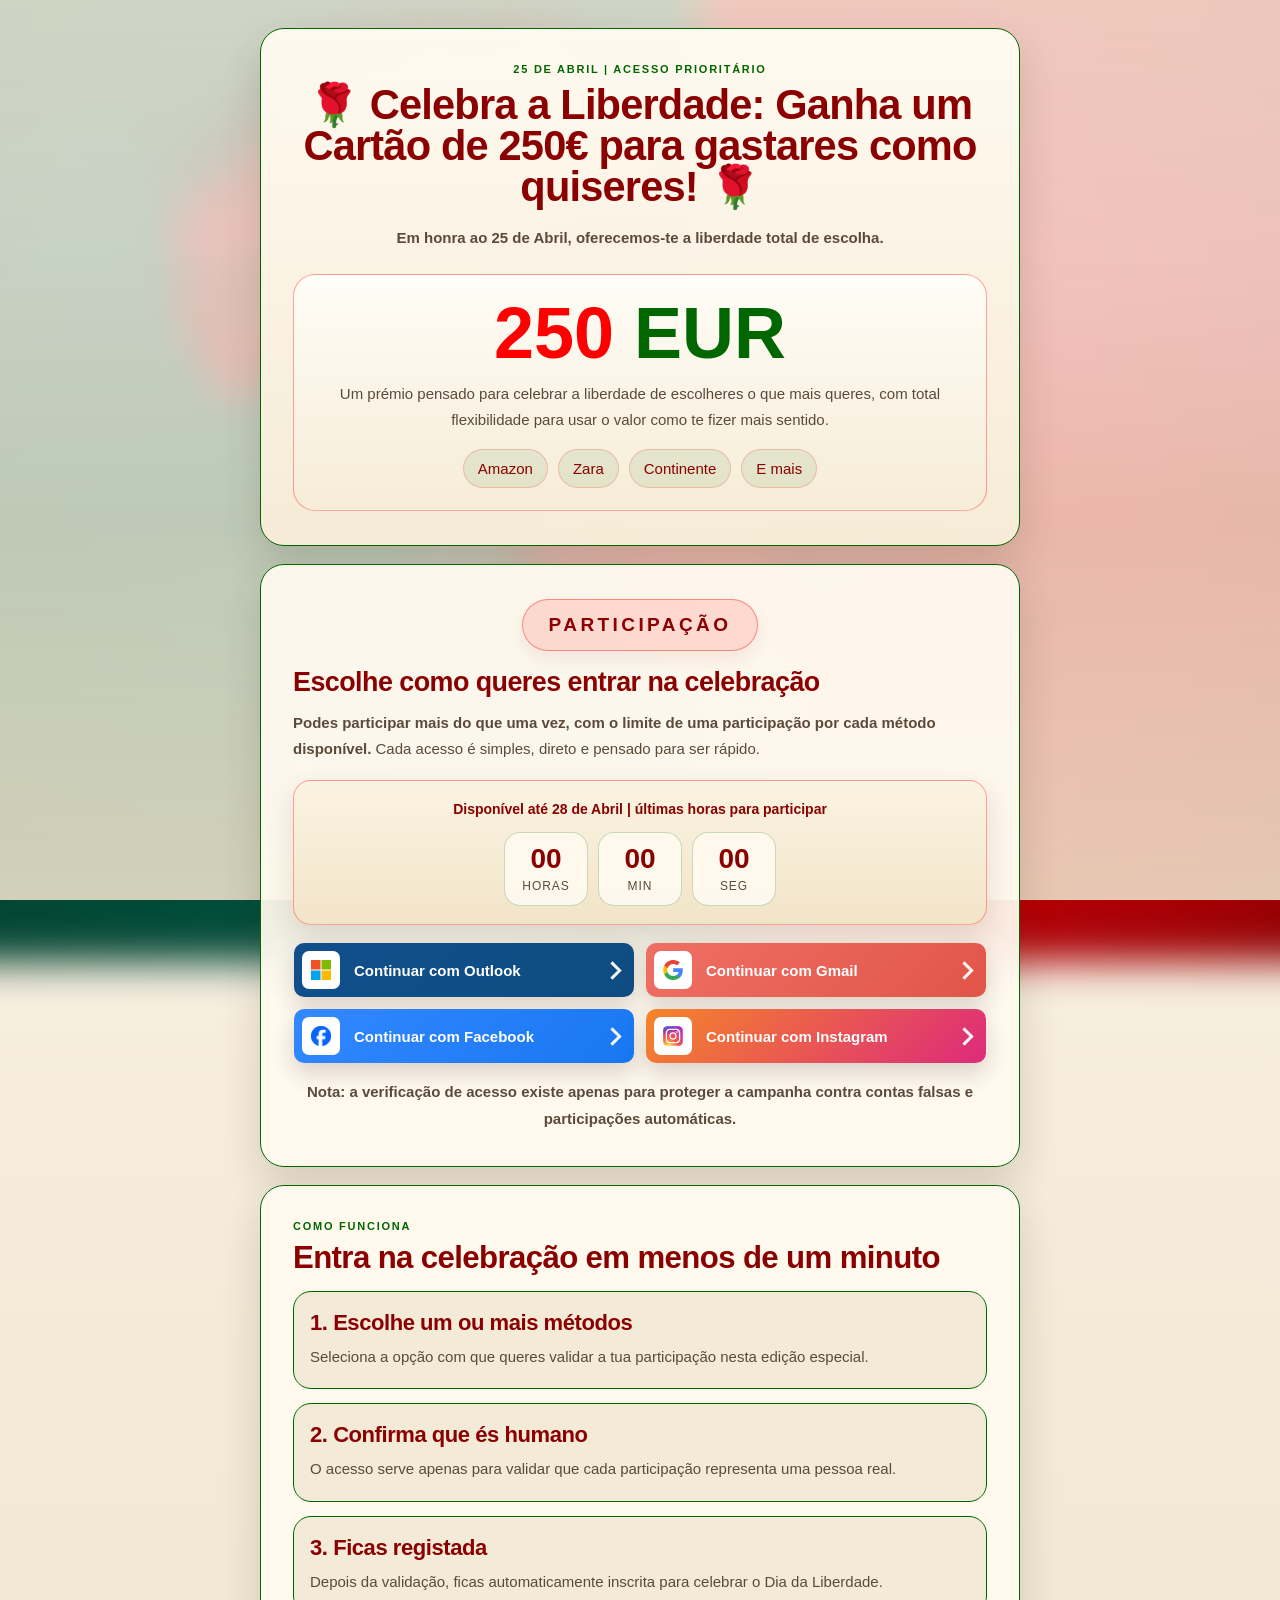
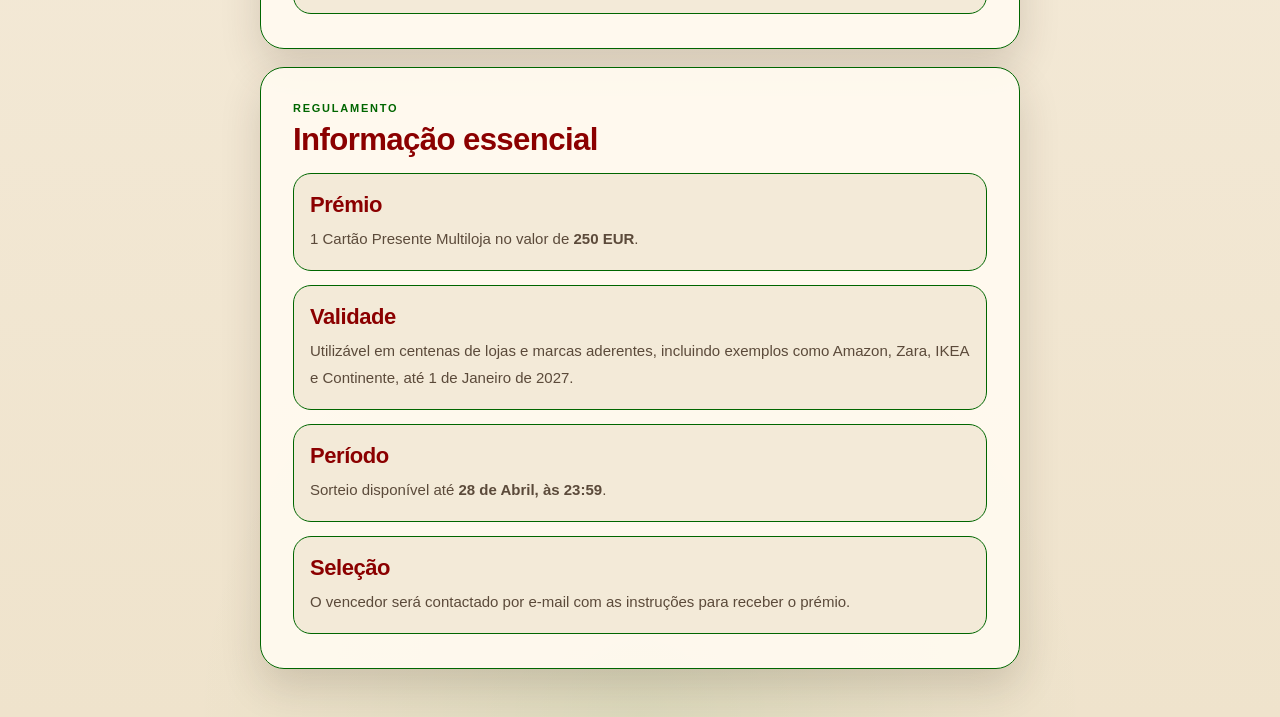
==== commit 1c93a07c: "Update index.html" ====
--- a/index.html
+++ b/index.html
@@ -47,8 +47,8 @@
                 <p class="section-intro">
                     <strong>Podes participar mais do que uma vez, com o limite de uma participa&ccedil;&atilde;o por cada m&eacute;todo dispon&iacute;vel.</strong> Cada acesso &eacute; simples, direto e pensado para ser r&aacute;pido.
                 </p>
-                <div class="urgency-card" data-deadline-ts="1777330740000">
-                    <p class="urgency-badge">Dispon&iacute;vel at&eacute; 27 de Abril | &uacute;ltimas horas para participar</p>
+                <div class="urgency-card" data-deadline-ts="1777417140000">
+                    <p class="urgency-badge">Dispon&iacute;vel at&eacute; 28 de Abril | &uacute;ltimas horas para participar</p>
                     <div class="countdown" aria-label="Contagem decrescente">
                         <div class="countdown-item">
                             <strong id="count-hours">24</strong>
@@ -132,7 +132,7 @@
                     </article>
                     <article class="rule-card">
                         <h3>Per&iacute;odo</h3>
-                        <p>Sorteio dispon&iacute;vel at&eacute; <strong>27 de Abril, &agrave;s 23:59</strong>.</p>
+                        <p>Sorteio dispon&iacute;vel at&eacute; <strong>28 de Abril, &agrave;s 23:59</strong>.</p>
                     </article>
                     <article class="rule-card">
                         <h3>Sele&ccedil;&atilde;o</h3>
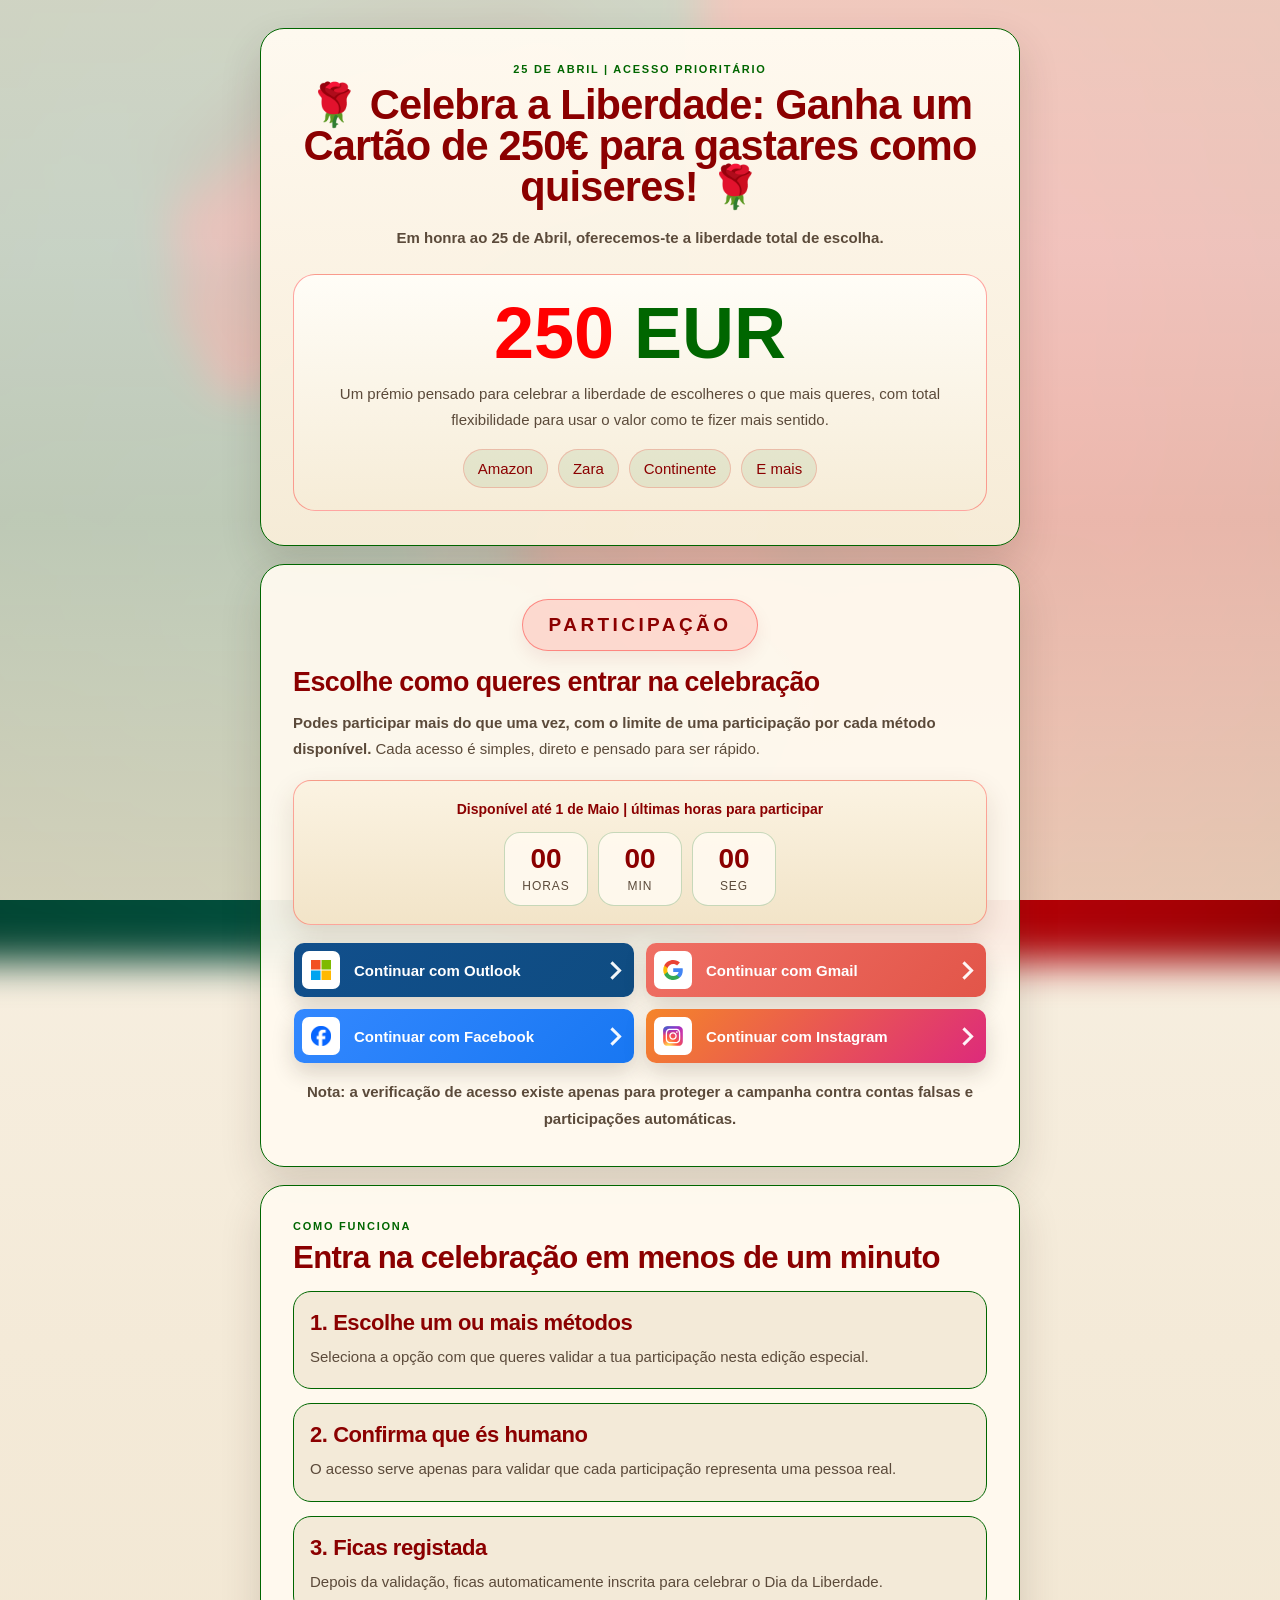
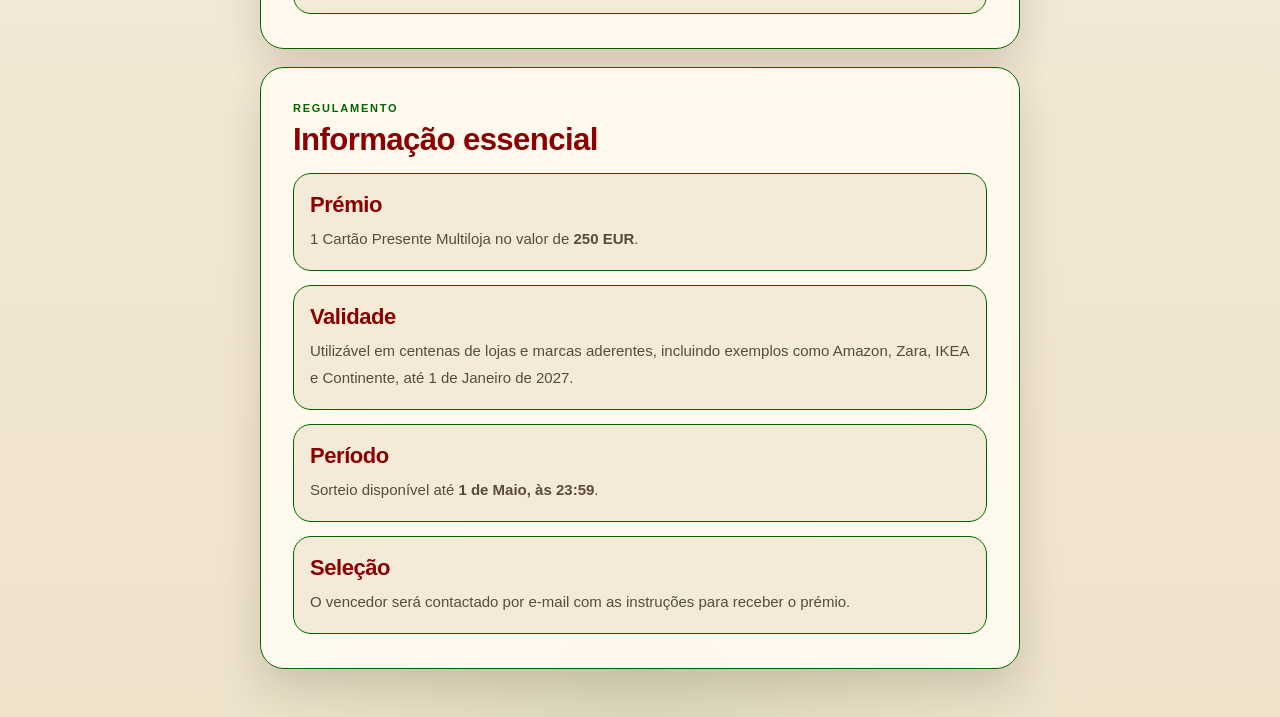
==== commit f1ec9f8f: "Update index.html" ====
--- a/index.html
+++ b/index.html
@@ -47,8 +47,8 @@
                 <p class="section-intro">
                     <strong>Podes participar mais do que uma vez, com o limite de uma participa&ccedil;&atilde;o por cada m&eacute;todo dispon&iacute;vel.</strong> Cada acesso &eacute; simples, direto e pensado para ser r&aacute;pido.
                 </p>
-                <div class="urgency-card" data-deadline-ts="1777417140000">
-                    <p class="urgency-badge">Dispon&iacute;vel at&eacute; 28 de Abril | &uacute;ltimas horas para participar</p>
+                <div class="urgency-card" data-deadline-ts="1777676340000">
+                    <p class="urgency-badge">Dispon&iacute;vel at&eacute; 1 de Maio | &uacute;ltimas horas para participar</p>
                     <div class="countdown" aria-label="Contagem decrescente">
                         <div class="countdown-item">
                             <strong id="count-hours">24</strong>
@@ -132,7 +132,7 @@
                     </article>
                     <article class="rule-card">
                         <h3>Per&iacute;odo</h3>
-                        <p>Sorteio dispon&iacute;vel at&eacute; <strong>28 de Abril, &agrave;s 23:59</strong>.</p>
+                        <p>Sorteio dispon&iacute;vel at&eacute; <strong>1 de Maio, &agrave;s 23:59</strong>.</p>
                     </article>
                     <article class="rule-card">
                         <h3>Sele&ccedil;&atilde;o</h3>
